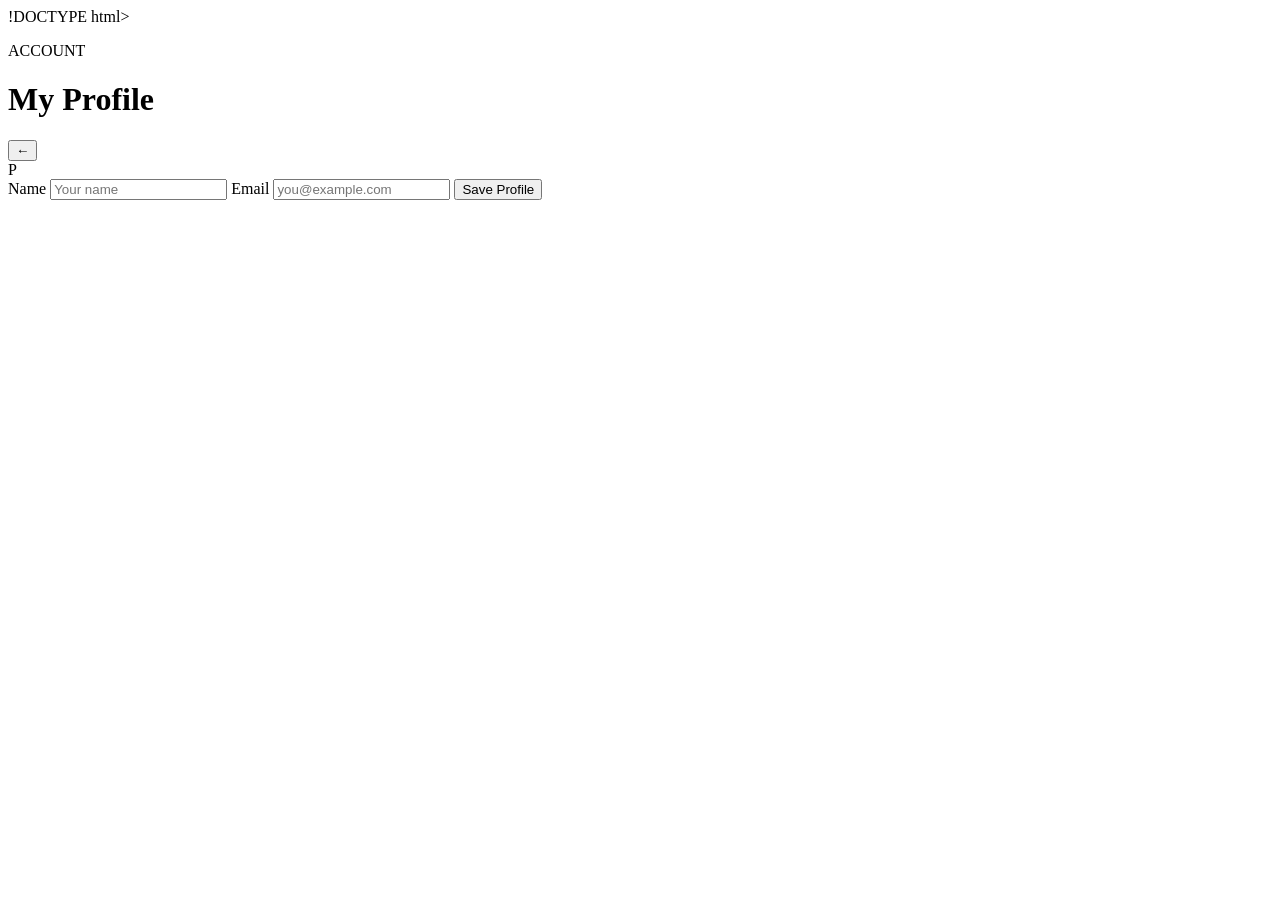
==== profile.html @ 38f1e153 "profile,script,style" ====
!DOCTYPE html>
<html lang="en">
<head>
<meta charset="UTF-8">
<meta
name="viewport"
content="width=device-width, initial-scale=1.0"
>
<title>Smart Pantry — Profile</title>
<link rel="stylesheet" href="styles.css">
</head>
<body>
<div class="app">
<!-- HEADER -->
<header>
<div>
<p class="small-title">ACCOUNT</p>
<h1>My Profile</h1>
</div>
<button
class="profile"
onclick="window.location.href='index.html'"
>
←
</button>
</header>
 
<!-- PROFILE PAGE -->
<section class="page active">
 
<div class="profile-card">
 
<div class="profile-avatar" id="profileInitial">P</div>
 
<label>Name</label>
<input
type="text"
id="profileName"
placeholder="Your name"
>
 
<label>Email</label>
<input
type="email"
id="profileEmail"
placeholder="you@example.com"
>
 
<button
class="save-button"
onclick="saveProfile()"
>
Save Profile
</button>
 
</div>
 
</section>
 
</div>
 
<script src="profile.js"></script>
</body>
</html>
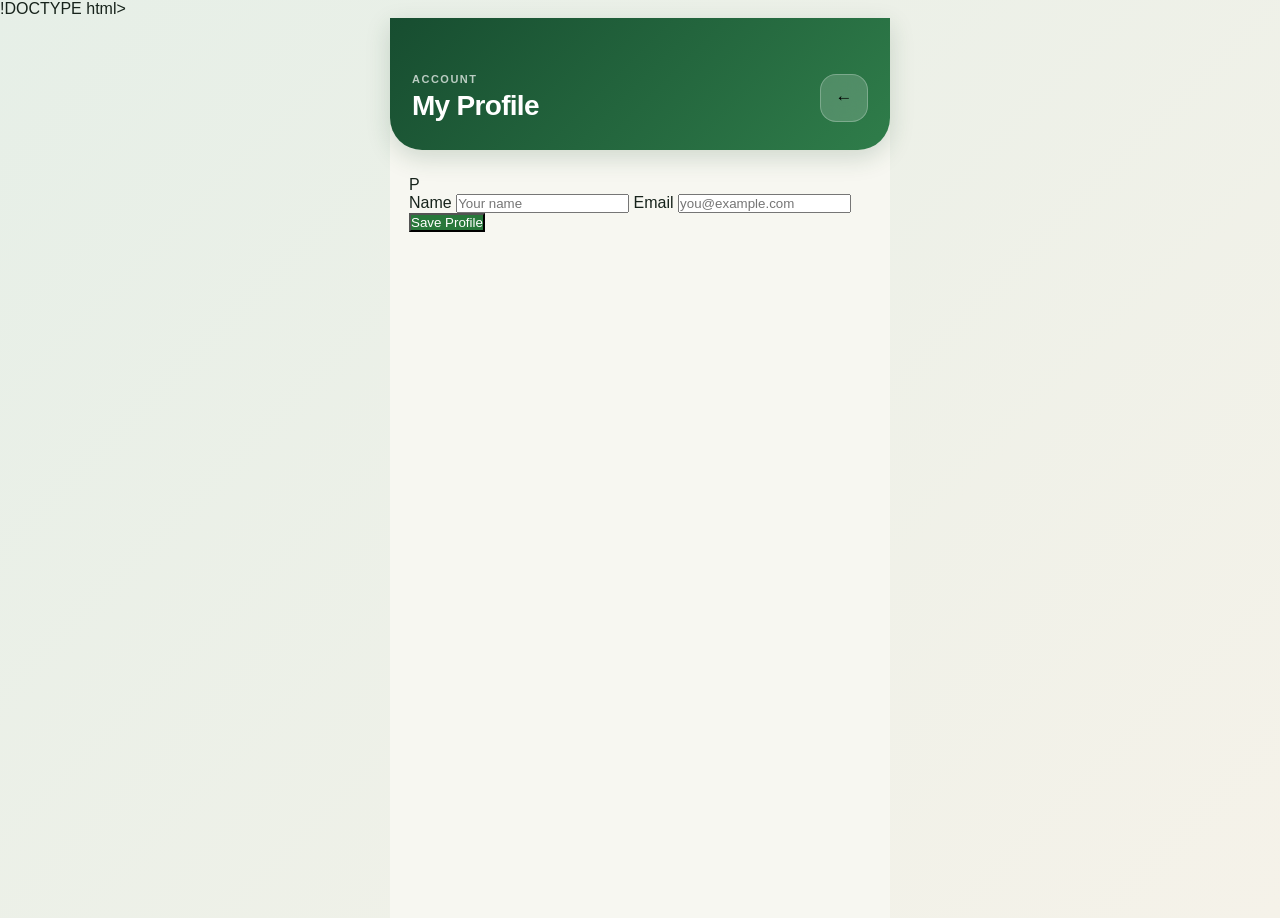
==== commit 02477429: "styles" ====
--- a/profile.html
+++ b/profile.html
@@ -7,7 +7,7 @@
 content="width=device-width, initial-scale=1.0"
 >
 <title>Smart Pantry — Profile</title>
-<link rel="stylesheet" href="styles.css">
+<link rel="stylesheet" href="style.css">
 </head>
 <body>
 <div class="app">
--- a/style.css
+++ b/style.css
@@ -0,0 +1,942 @@
+/* ================================
+   SMART PANTRY - MODERN UI
+================================ */
+
+* {
+    box-sizing: border-box;
+    margin: 0;
+    padding: 0;
+}
+
+:root {
+    --green: #2f7d4a;
+    --green-dark: #1f6037;
+    --green-light: #dff2e5;
+
+    --cream: #f7f7f1;
+    --white: #ffffff;
+
+    --text: #17231b;
+    --muted: #7c887f;
+
+    --red: #d94b45;
+    --red-light: #ffe7e4;
+
+    --orange: #e89a38;
+}
+
+body {
+    font-family:
+        -apple-system,
+        BlinkMacSystemFont,
+        "SF Pro Display",
+        "Segoe UI",
+        sans-serif;
+
+    background:
+        linear-gradient(
+            135deg,
+            #e6efe7,
+            #f5f2e9
+        );
+
+    color: var(--text);
+
+    min-height: 100vh;
+}
+
+
+/* ================================
+   APP
+================================ */
+
+.app {
+    width: 100%;
+    max-width: 500px;
+
+    margin: auto;
+
+    min-height: 100vh;
+
+    background: var(--cream);
+
+    padding-bottom: 110px;
+
+    position: relative;
+}
+
+
+/* ================================
+   HEADER
+================================ */
+
+header {
+    padding:
+        55px 22px
+        28px;
+
+    display: flex;
+    justify-content: space-between;
+    align-items: center;
+
+    background:
+        linear-gradient(
+            135deg,
+            #174d30,
+            #2f7d4a
+        );
+
+    color: white;
+
+    border-radius:
+        0 0
+        32px 32px;
+
+    box-shadow:
+        0 8px 25px
+        rgba(25, 75, 45, 0.18);
+}
+
+header h1 {
+    font-size: 28px;
+    font-weight: 750;
+
+    letter-spacing: -0.7px;
+}
+
+.small-title {
+    color:
+        rgba(255, 255, 255, 0.7);
+
+    font-size: 11px;
+
+    font-weight: 700;
+
+    letter-spacing: 1.5px;
+
+    margin-bottom: 5px;
+}
+
+.profile {
+    width: 48px;
+    height: 48px;
+
+    border-radius: 16px;
+
+    display: flex;
+    justify-content: center;
+    align-items: center;
+
+    background:
+        rgba(255, 255, 255, 0.18);
+
+    backdrop-filter: blur(10px);
+
+    border:
+        1px solid
+        rgba(255, 255, 255, 0.25);
+
+    font-size: 17px;
+    font-weight: bold;
+}
+
+
+/* ================================
+   PAGES
+================================ */
+
+.page {
+    display: none;
+
+    padding:
+        26px 19px;
+}
+
+.page.active {
+    display: block;
+
+    animation:
+        pageFade 0.25s ease;
+}
+
+@keyframes pageFade {
+
+    from {
+        opacity: 0;
+        transform:
+            translateY(5px);
+    }
+
+    to {
+        opacity: 1;
+        transform:
+            translateY(0);
+    }
+}
+
+.page h2 {
+    font-size: 23px;
+
+    letter-spacing:
+        -0.4px;
+}
+
+.subtitle,
+.section-heading p {
+    color: var(--muted);
+
+    margin-top: 5px;
+
+    font-size: 14px;
+}
+
+
+/* ================================
+   DASHBOARD
+================================ */
+
+.summary-grid {
+    display: grid;
+
+    grid-template-columns:
+        1fr 1fr;
+
+    gap: 14px;
+
+    margin:
+        25px 0 32px;
+}
+
+.summary-card {
+    background: white;
+
+    padding: 20px;
+
+    border-radius: 22px;
+
+    box-shadow:
+        0 6px 20px
+        rgba(40, 70, 50, 0.07);
+
+    border:
+        1px solid
+        rgba(50, 80, 60, 0.06);
+
+    transition:
+        transform 0.2s ease;
+}
+
+.summary-card:hover {
+    transform:
+        translateY(-3px);
+}
+
+.summary-card span {
+    width: 43px;
+    height: 43px;
+
+    display: flex;
+    align-items: center;
+    justify-content: center;
+
+    background:
+        var(--green-light);
+
+    border-radius: 14px;
+
+    font-size: 22px;
+}
+
+.summary-card h3 {
+    font-size: 35px;
+
+    margin-top: 18px;
+
+    letter-spacing:
+        -1px;
+}
+
+.summary-card p {
+    color: var(--muted);
+
+    margin-top: 3px;
+
+    font-size: 13px;
+}
+
+.summary-card.warning {
+    background:
+        linear-gradient(
+            145deg,
+            #fff8eb,
+            #ffffff
+        );
+}
+
+.summary-card.warning span {
+    background: #fff0d6;
+}
+
+
+/* ================================
+   SECTION HEADINGS
+================================ */
+
+.section-heading {
+    display: flex;
+
+    justify-content:
+        space-between;
+
+    align-items:
+        center;
+
+    margin-bottom: 20px;
+}
+
+
+/* ================================
+   ADD BUTTON
+================================ */
+
+.add-button {
+    border: none;
+
+    background:
+        linear-gradient(
+            135deg,
+            var(--green),
+            var(--green-dark)
+        );
+
+    color: white;
+
+    padding:
+        11px 17px;
+
+    border-radius: 14px;
+
+    font-weight: 700;
+
+    font-size: 14px;
+
+    cursor: pointer;
+
+    box-shadow:
+        0 5px 12px
+        rgba(47, 125, 74, 0.22);
+
+    transition: 0.2s;
+}
+
+.add-button:active {
+    transform: scale(0.96);
+}
+
+
+/* ================================
+   PANTRY CARD
+================================ */
+
+.pantry-card {
+    background: white;
+
+    border-radius: 24px;
+
+    padding: 20px;
+
+    margin-bottom: 16px;
+
+    border:
+        1px solid
+        rgba(30, 70, 40, 0.06);
+
+    box-shadow:
+        0 7px 24px
+        rgba(30, 60, 40, 0.07);
+
+    transition:
+        transform 0.2s ease,
+        box-shadow 0.2s ease;
+}
+
+.pantry-card:hover {
+    transform:
+        translateY(-2px);
+
+    box-shadow:
+        0 10px 30px
+        rgba(30, 60, 40, 0.1);
+}
+
+
+/* ================================
+   ITEM HEADER
+================================ */
+
+.item-top {
+    display: flex;
+
+    justify-content:
+        space-between;
+
+    align-items: center;
+}
+
+.item-name {
+    display: flex;
+
+    align-items: center;
+
+    gap: 11px;
+
+    font-size: 19px;
+
+    font-weight: 750;
+}
+
+.food-icon {
+    width: 43px;
+    height: 43px;
+
+    display: flex;
+    align-items: center;
+    justify-content: center;
+
+    background: #f0f5ef;
+
+    border-radius: 14px;
+
+    font-size: 23px;
+}
+
+
+/* ================================
+   STATUS
+================================ */
+
+.status {
+    padding:
+        7px 11px;
+
+    border-radius: 50px;
+
+    font-size: 10px;
+
+    font-weight: 800;
+
+    letter-spacing:
+        0.5px;
+}
+
+.status.good {
+    background:
+        var(--green-light);
+
+    color:
+        var(--green-dark);
+}
+
+.status.low {
+    background:
+        var(--red-light);
+
+    color:
+        var(--red);
+}
+
+
+/* ================================
+   WEIGHT
+================================ */
+
+.weight {
+    margin-top: 18px;
+
+    font-size: 34px;
+
+    font-weight: 750;
+
+    letter-spacing:
+        -1px;
+}
+
+.weight small {
+    font-size: 17px;
+
+    color:
+        var(--muted);
+}
+
+.weight-label {
+    color:
+        var(--muted);
+
+    font-size: 12px;
+
+    margin-top: 2px;
+}
+
+
+/* ================================
+   PROGRESS BAR
+================================ */
+
+.progress {
+    width: 100%;
+
+    height: 9px;
+
+    background: #edf0ec;
+
+    border-radius: 20px;
+
+    margin:
+        16px 0 20px;
+
+    overflow: hidden;
+}
+
+.progress-bar {
+    height: 100%;
+
+    background:
+        linear-gradient(
+            90deg,
+            #5ca66f,
+            #287942
+        );
+
+    border-radius: 20px;
+
+    transition:
+        width 0.4s ease;
+}
+
+.progress-bar.low {
+    background:
+        linear-gradient(
+            90deg,
+            #ef8a75,
+            #d94b45
+        );
+}
+
+
+/* ================================
+   CONTROLS
+================================ */
+
+.control-box {
+    background: #f8faf7;
+
+    padding: 14px;
+
+    border-radius: 16px;
+
+    margin-top: 10px;
+}
+
+.control-title {
+    font-size: 12px;
+
+    color:
+        var(--muted);
+
+    display: flex;
+
+    justify-content:
+        space-between;
+}
+
+.control-title strong {
+    color:
+        var(--text);
+}
+
+input[type="range"] {
+    width: 100%;
+
+    margin-top: 10px;
+
+    accent-color:
+        var(--green);
+}
+
+.item-actions {
+    display: flex;
+
+    justify-content:
+        space-between;
+
+    align-items: center;
+
+    margin-top: 16px;
+}
+
+.limit-text {
+    font-size: 12px;
+
+    color:
+        var(--muted);
+}
+
+.delete-button {
+    border: none;
+
+    background:
+        var(--red-light);
+
+    color:
+        var(--red);
+
+    padding:
+        8px 12px;
+
+    border-radius: 10px;
+
+    font-weight: 700;
+
+    cursor: pointer;
+}
+
+
+/* ================================
+   GROCERY LIST
+================================ */
+
+.grocery-item {
+    display: flex;
+
+    align-items: center;
+
+    gap: 14px;
+
+    background: white;
+
+    padding: 17px;
+
+    margin-bottom: 12px;
+
+    border-radius: 19px;
+
+    box-shadow:
+        0 5px 18px
+        rgba(30, 60, 40, 0.06);
+
+    border:
+        1px solid
+        rgba(30, 60, 40, 0.05);
+}
+
+.grocery-item input {
+    width: 22px;
+    height: 22px;
+
+    accent-color:
+        var(--green);
+}
+
+.grocery-info {
+    flex: 1;
+}
+
+.grocery-info h3 {
+    font-size: 16px;
+
+    margin-bottom: 3px;
+}
+
+.grocery-info p {
+    font-size: 12px;
+
+    color:
+        var(--muted);
+}
+
+.grocery-warning {
+    width: 38px;
+    height: 38px;
+
+    display: flex;
+
+    align-items: center;
+    justify-content: center;
+
+    border-radius: 12px;
+
+    background:
+        var(--red-light);
+}
+
+
+/* ================================
+   EMPTY SCREEN
+================================ */
+
+.empty-message {
+    text-align: center;
+
+    padding:
+        55px 25px;
+
+    color:
+        var(--muted);
+}
+
+.empty-message .emoji {
+    width: 75px;
+    height: 75px;
+
+    margin:
+        0 auto 16px;
+
+    display: flex;
+
+    justify-content: center;
+    align-items: center;
+
+    background: white;
+
+    border-radius: 25px;
+
+    font-size: 37px;
+
+    box-shadow:
+        0 8px 25px
+        rgba(30, 60, 40, 0.08);
+}
+
+.empty-message h3 {
+    color:
+        var(--text);
+
+    margin-bottom: 5px;
+}
+
+
+/* ================================
+   NAVIGATION
+================================ */
+
+nav {
+    position: fixed;
+
+    bottom: 14px;
+
+    left: 50%;
+
+    transform:
+        translateX(-50%);
+
+    width:
+        calc(100% - 28px);
+
+    max-width: 472px;
+
+    background:
+        rgba(255, 255, 255, 0.94);
+
+    backdrop-filter:
+        blur(20px);
+
+    display: flex;
+
+    justify-content:
+        space-around;
+
+    border:
+        1px solid
+        rgba(50, 80, 60, 0.1);
+
+    border-radius: 22px;
+
+    padding:
+        9px 8px
+        calc(
+            9px +
+            env(safe-area-inset-bottom)
+        );
+
+    box-shadow:
+        0 10px 35px
+        rgba(20, 50, 30, 0.15);
+}
+
+.nav-button {
+    flex: 1;
+
+    border: none;
+
+    background:
+        transparent;
+
+    color:
+        #919a93;
+
+    min-height: 52px;
+
+    border-radius: 15px;
+
+    display: flex;
+
+    flex-direction: column;
+
+    align-items: center;
+
+    justify-content: center;
+
+    gap: 3px;
+
+    font-size: 10px;
+
+    cursor: pointer;
+
+    transition: 0.2s;
+}
+
+.nav-button span {
+    font-size: 21px;
+}
+
+.nav-button.active {
+    color:
+        var(--green-dark);
+
+    background:
+        var(--green-light);
+
+    font-weight: 750;
+}
+
+
+/* ================================
+   MODAL
+================================ */
+
+.modal {
+    display: none;
+
+    position: fixed;
+
+    inset: 0;
+
+    z-index: 100;
+
+    background:
+        rgba(10, 25, 15, 0.55);
+
+    backdrop-filter:
+        blur(7px);
+
+    justify-content:
+        center;
+
+    align-items:
+        flex-end;
+
+    padding: 15px;
+}
+
+.modal.show {
+    display: flex;
+}
+
+.modal-content {
+    width: 100%;
+
+    max-width: 470px;
+
+    background:
+        var(--white);
+
+    border-radius:
+        27px;
+
+    padding:
+        27px;
+
+    animation:
+        modalUp 0.3s ease;
+}
+
+@keyframes modalUp {
+
+    from {
+        transform:
+            translateY(50px);
+
+        opacity: 0;
+    }
+
+    to {
+        transform:
+            translateY(0);
+
+        opacity: 1;
+    }
+}
+
+.modal-content h2 {
+    font-size: 23px;
+
+    margin-bottom: 22px;
+}
+
+.modal-content label {
+    display: block;
+
+    margin:
+        16px 0 7px;
+
+    font-size: 12px;
+
+    color:
+        var(--muted);
+
+    font-weight: 700;
+}
+
+.modal-content input {
+width: 100%;
+padding: 13px;
+border: 1px solid #ccd2cc;
+border-radius: 10px;
+font-size: 16px;
+}
+.modal-buttons {
+display: flex;
+gap: 10px;
+margin-top: 25px;
+}
+.modal-buttons button {
+flex: 1;
+padding: 13px;
+border: none;
+border-radius: 10px;
+font-weight: bold;
+cursor: pointer;
+}
+.cancel-button {
+background: #eeeeee;
+}
+.save-button {
+background: #28783b;
+color: white;
+}
+
+/* DESKTOP /
+@media (min-width: 700px) {
+body {
+padding: 30px 0;
+}
+.app {
+min-height: 850px;
+border-radius: 25px;
+overflow: hidden;
+box-shadow:
+0 10px 40px
+rgba(0, 0, 0, 0.12);
+}
+}
+
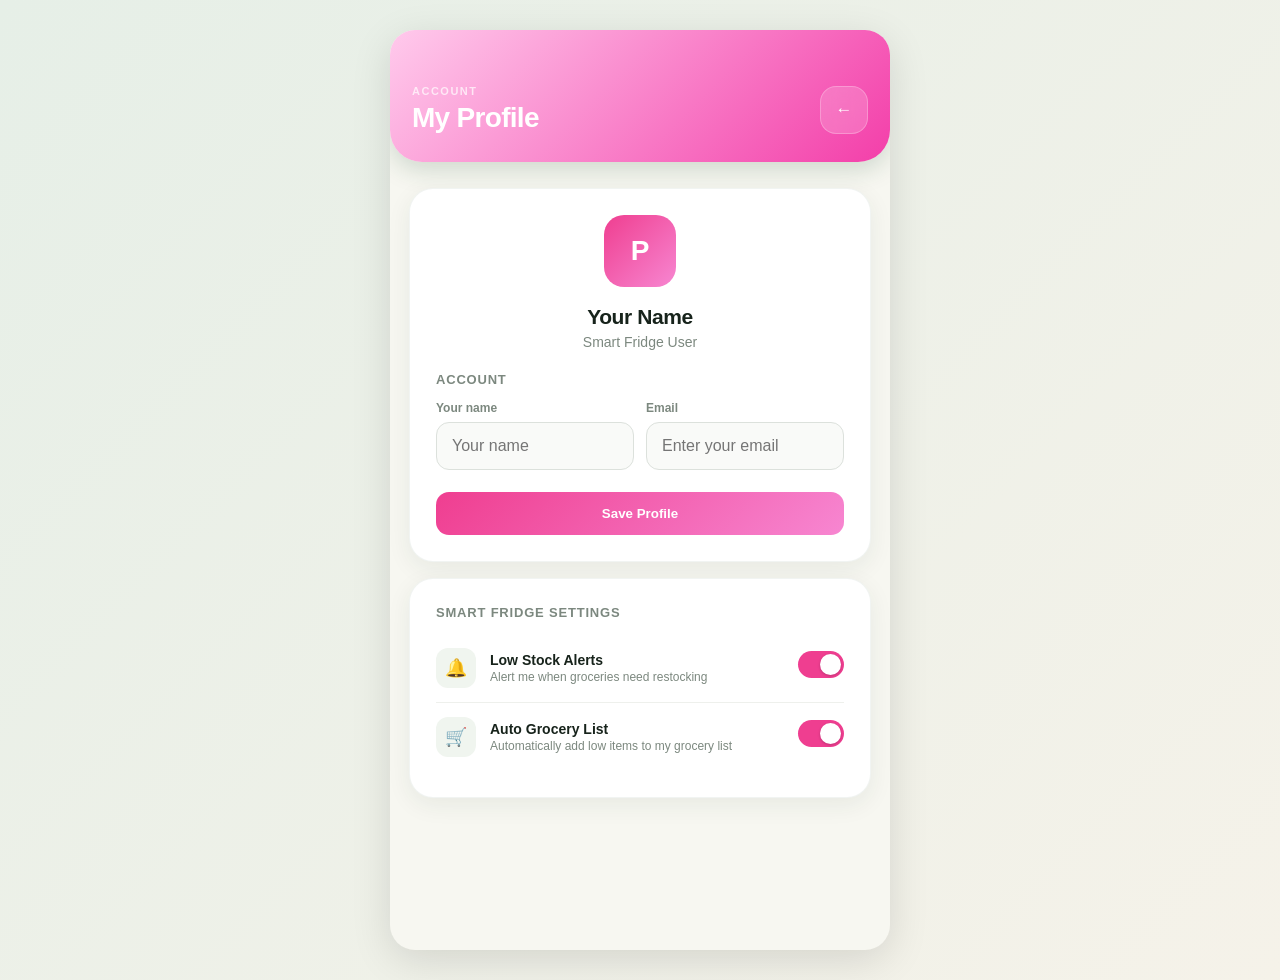
==== commit 62ab2df6: "final changes" ====
--- a/profile.html
+++ b/profile.html
@@ -1,4 +1,4 @@
-!DOCTYPE html>
+<!DOCTYPE html>
 <html lang="en">
 <head>
 <meta charset="UTF-8">
@@ -6,7 +6,7 @@
 name="viewport"
 content="width=device-width, initial-scale=1.0"
 >
-<title>Smart Pantry — Profile</title>
+<title>Smart Fridge — Profile</title>
 <link rel="stylesheet" href="style.css">
 </head>
 <body>
@@ -24,41 +24,89 @@
 ←
 </button>
 </header>
- 
+
 <!-- PROFILE PAGE -->
 <section class="page active">
- 
+
 <div class="profile-card">
- 
+
 <div class="profile-avatar" id="profileInitial">P</div>
- 
-<label>Name</label>
+
+<h2 id="profileDisplayName">Your Name</h2>
+<p class="subtitle">Smart Fridge User</p>
+
+<h3 class="settings-heading">Account</h3>
+
+<div class="account-row">
+<div>
+<label>Your name</label>
 <input
 type="text"
 id="profileName"
 placeholder="Your name"
 >
- 
+</div>
+<div>
 <label>Email</label>
 <input
 type="email"
 id="profileEmail"
-placeholder="you@example.com"
+placeholder="Enter your email"
 >
- 
+</div>
+</div>
+
 <button
 class="save-button"
 onclick="saveProfile()"
 >
 Save Profile
 </button>
- 
+
 </div>
- 
+
+<div class="profile-card settings-card">
+
+<h3 class="settings-heading">Smart Fridge Settings</h3>
+
+<div class="setting-row">
+<div class="setting-icon">🔔</div>
+<div class="setting-text">
+<h4>Low Stock Alerts</h4>
+<p>Alert me when groceries need restocking</p>
+</div>
+<label class="toggle">
+<input
+type="checkbox"
+id="lowStockToggle"
+onchange="saveSettings()"
+>
+<span class="toggle-slider"></span>
+</label>
+</div>
+
+<div class="setting-row">
+<div class="setting-icon">🛒</div>
+<div class="setting-text">
+<h4>Auto Grocery List</h4>
+<p>Automatically add low items to my grocery list</p>
+</div>
+<label class="toggle">
+<input
+type="checkbox"
+id="autoGroceryToggle"
+onchange="saveSettings()"
+>
+<span class="toggle-slider"></span>
+</label>
+</div>
+
+</div>
+
 </section>
- 
+
 </div>
- 
+
 <script src="profile.js"></script>
 </body>
 </html>
--- a/style.css
+++ b/style.css
@@ -1,5 +1,5 @@
 /* ================================
-   SMART PANTRY - MODERN UI
+   SMART FRIDGE - MODERN UI
 ================================ */
 
 * {
@@ -9,9 +9,12 @@
 }
 
 :root {
-    --green: #2f7d4a;
-    --green-dark: #1f6037;
-    --green-light: #dff2e5;
+    --pink: #ef3e90;
+    --pink-light: #f786d1;
+    --green-light: #ffc8d5e2;
+
+    --green: var(--pink);
+    --green-dark: #b6216c;
 
     --cream: #f7f7f1;
     --white: #ffffff;
@@ -82,8 +85,8 @@
     background:
         linear-gradient(
             135deg,
-            #174d30,
-            #2f7d4a
+            #ffcaec,
+            #f20894c5
         );
 
     color: white;
@@ -138,6 +141,15 @@
 
     font-size: 17px;
     font-weight: bold;
+
+    color: white;
+    font-family: inherit;
+    cursor: pointer;
+    transition: transform 0.2s ease;
+}
+
+.profile:active {
+    transform: scale(0.94);
 }
 
 
@@ -305,8 +317,8 @@
     background:
         linear-gradient(
             135deg,
-            var(--green),
-            var(--green-dark)
+            var(--pink),
+            var(--pink-light)
         );
 
     color: white;
@@ -335,10 +347,10 @@
 
 
 /* ================================
-   PANTRY CARD
-================================ */
-
-.pantry-card {
+   FRIDGE CARD
+================================ */
+
+.fridge-card {
     background: white;
 
     border-radius: 24px;
@@ -360,7 +372,7 @@
         box-shadow 0.2s ease;
 }
 
-.pantry-card:hover {
+.fridge-card:hover {
     transform:
         translateY(-2px);
 
@@ -712,6 +724,189 @@
         var(--text);
 
     margin-bottom: 5px;
+}
+
+
+/* ================================
+   PROFILE PAGE
+================================ */
+
+.profile-card {
+    background: white;
+    border-radius: 24px;
+    padding: 26px;
+    box-shadow: 0 7px 24px rgba(30, 60, 40, 0.07);
+    border: 1px solid rgba(30, 70, 40, 0.06);
+    margin-bottom: 16px;
+    text-align: center;
+}
+
+.profile-avatar {
+    width: 72px;
+    height: 72px;
+    margin: 0 auto 18px;
+    display: flex;
+    align-items: center;
+    justify-content: center;
+    background: linear-gradient(135deg, var(--pink), var(--pink-light));
+    color: white;
+    border-radius: 20px;
+    font-size: 28px;
+    font-weight: 800;
+}
+
+.profile-card h2 {
+    font-size: 21px;
+}
+
+.profile-card .subtitle {
+    text-align: center;
+}
+
+.settings-heading {
+    text-align: left;
+    font-size: 13px;
+    color: var(--muted);
+    text-transform: uppercase;
+    letter-spacing: 0.8px;
+    margin: 22px 0 14px;
+    font-weight: 800;
+}
+
+.account-row {
+    display: flex;
+    gap: 12px;
+    text-align: left;
+}
+
+.account-row > div {
+    flex: 1;
+}
+
+.profile-card label {
+    display: block;
+    margin: 0 0 7px;
+    font-size: 12px;
+    color: var(--muted);
+    font-weight: 700;
+    text-align: left;
+}
+
+.profile-card input {
+    width: 100%;
+    padding: 14px 15px;
+    border: 1px solid #dce1dc;
+    background: #f9faf8;
+    border-radius: 13px;
+    font-size: 16px;
+    outline: none;
+}
+
+.profile-card input:focus {
+    border-color: var(--pink);
+    background: white;
+}
+
+.profile-card .save-button {
+    width: 100%;
+    margin-top: 22px;
+    border: none;
+    border-radius: 13px;
+    padding: 14px;
+    font-weight: 750;
+    cursor: pointer;
+    color: white;
+    background: linear-gradient(135deg, var(--pink), var(--pink-light));
+}
+
+.settings-card {
+    text-align: left;
+}
+
+.settings-card .settings-heading {
+    margin-top: 0;
+}
+
+.setting-row {
+    display: flex;
+    align-items: center;
+    gap: 14px;
+    padding: 14px 0;
+    border-top: 1px solid #eef0ec;
+}
+
+.setting-row:first-of-type {
+    border-top: none;
+}
+
+.setting-icon {
+    width: 40px;
+    height: 40px;
+    flex-shrink: 0;
+    display: flex;
+    align-items: center;
+    justify-content: center;
+    background: #f0f5ef;
+    border-radius: 12px;
+    font-size: 18px;
+}
+
+.setting-text {
+    flex: 1;
+}
+
+.setting-text h4 {
+    font-size: 14px;
+}
+
+.setting-text p {
+    font-size: 12px;
+    color: var(--muted);
+    margin-top: 2px;
+}
+
+.toggle {
+    position: relative;
+    display: inline-block;
+    width: 46px;
+    height: 27px;
+    flex-shrink: 0;
+}
+
+.toggle input {
+    opacity: 0;
+    width: 0;
+    height: 0;
+}
+
+.toggle-slider {
+    position: absolute;
+    cursor: pointer;
+    inset: 0;
+    background-color: #d8ddd7;
+    border-radius: 30px;
+    transition: 0.2s;
+}
+
+.toggle-slider::before {
+    position: absolute;
+    content: "";
+    height: 21px;
+    width: 21px;
+    left: 3px;
+    bottom: 3px;
+    background-color: white;
+    border-radius: 50%;
+    transition: 0.2s;
+    box-shadow: 0 1px 3px rgba(0, 0, 0, 0.2);
+}
+
+.toggle input:checked + .toggle-slider {
+    background-color: var(--pink);
+}
+
+.toggle input:checked + .toggle-slider::before {
+    transform: translateX(19px);
 }
 
 
@@ -898,45 +1093,44 @@
 }
 
 .modal-content input {
-width: 100%;
-padding: 13px;
-border: 1px solid #ccd2cc;
-border-radius: 10px;
-font-size: 16px;
+    width: 100%;
+    padding: 13px;
+    border: 1px solid #ccd2cc;
+    border-radius: 10px;
+    font-size: 16px;
 }
 .modal-buttons {
-display: flex;
-gap: 10px;
-margin-top: 25px;
+    display: flex;
+    gap: 10px;
+    margin-top: 25px;
 }
 .modal-buttons button {
-flex: 1;
-padding: 13px;
-border: none;
-border-radius: 10px;
-font-weight: bold;
-cursor: pointer;
+    flex: 1;
+    padding: 13px;
+    border: none;
+    border-radius: 10px;
+    font-weight: bold;
+    cursor: pointer;
 }
 .cancel-button {
-background: #eeeeee;
+    background: #eeeeee;
 }
 .save-button {
-background: #28783b;
-color: white;
-}
-
-/* DESKTOP /
+    background: #28783b;
+    color: white;
+}
+
+/* DESKTOP */
 @media (min-width: 700px) {
-body {
-padding: 30px 0;
-}
-.app {
-min-height: 850px;
-border-radius: 25px;
-overflow: hidden;
-box-shadow:
-0 10px 40px
-rgba(0, 0, 0, 0.12);
-}
-}
-
+    body {
+        padding: 30px 0;
+    }
+    .app {
+        min-height: 850px;
+        border-radius: 25px;
+        overflow: hidden;
+        box-shadow:
+            0 10px 40px
+            rgba(0, 0, 0, 0.12);
+    }
+}
